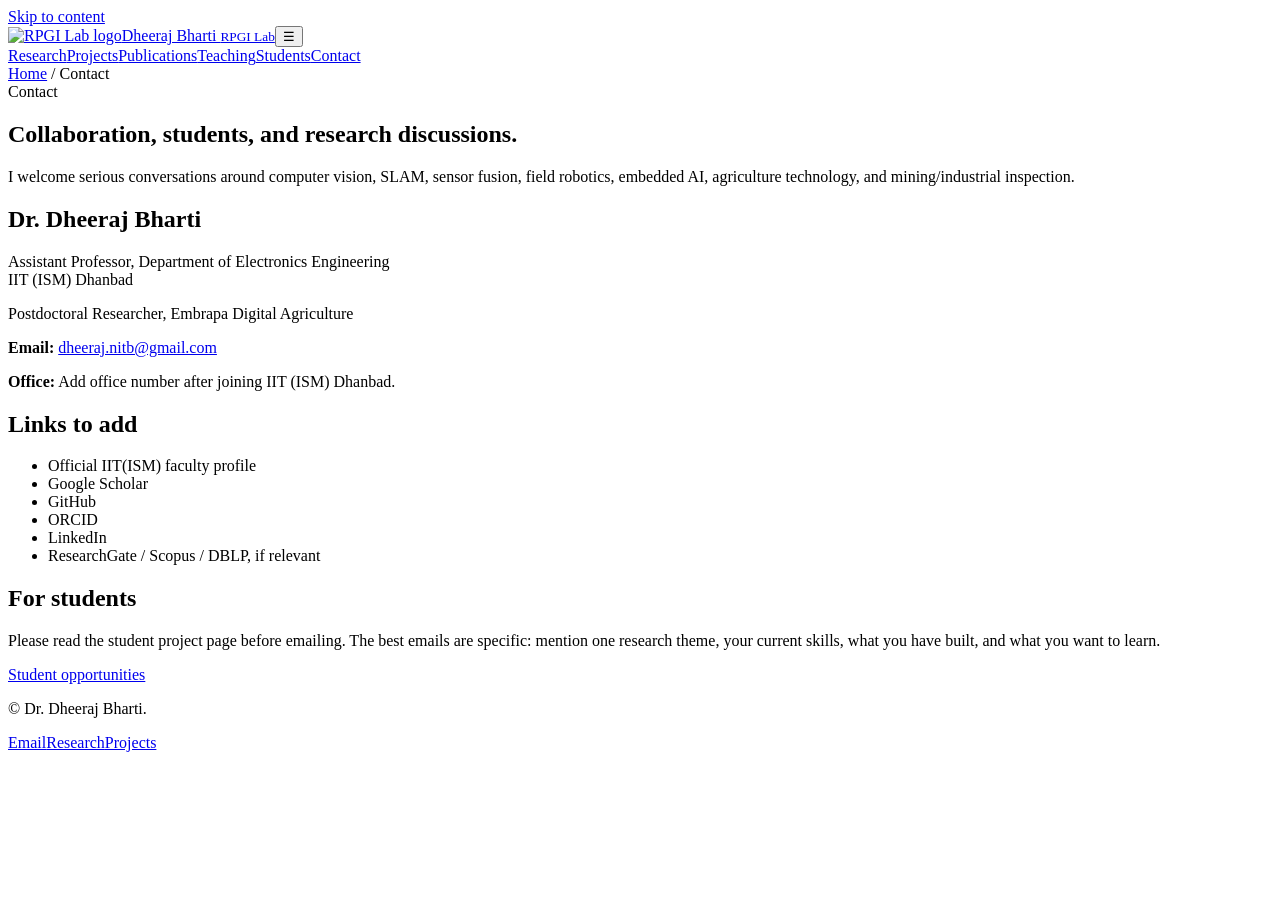
==== contact.html @ 49c35c05 "Initial academic website" ====
<!doctype html>
<html lang="en">
<head>
  <meta charset="utf-8" /><meta name="viewport" content="width=device-width, initial-scale=1" />
  <title>Contact | Dr. Dheeraj Bharti</title>
  <meta name="description" content="Contact Dr. Dheeraj Bharti for collaboration, student projects, and research discussions." />
  <link rel="icon" href="assets/img/logo.svg" /><link rel="stylesheet" href="assets/css/styles.css" />
</head>
<body>
<a class="skip-link" href="#main">Skip to content</a>
<header class="site-header"><nav class="navbar container" aria-label="Primary navigation"><a class="brand" href="index.html"><img src="assets/img/logo.svg" alt="RPGI Lab logo" /><span>Dheeraj Bharti <small>RPGI Lab</small></span></a><button class="nav-toggle" aria-label="Toggle navigation" aria-expanded="false">☰</button><div class="nav-links"><a href="research.html">Research</a><a href="projects.html">Projects</a><a href="publications.html">Publications</a><a href="teaching.html">Teaching</a><a href="students.html">Students</a><a href="contact.html">Contact</a></div></nav></header>
<main id="main">
<section class="page-hero"><div class="container"><div class="breadcrumb"><a href="index.html">Home</a> / Contact</div><div class="eyebrow">Contact</div><h1>Collaboration, students, and research discussions.</h1><p class="lead">I welcome serious conversations around computer vision, SLAM, sensor fusion, field robotics, embedded AI, agriculture technology, and mining/industrial inspection.</p></div></section>
<section class="section compact"><div class="container grid-2">
  <article class="card highlight"><h2>Dr. Dheeraj Bharti</h2><p>Assistant Professor, Department of Electronics Engineering<br />IIT (ISM) Dhanbad</p><p>Postdoctoral Researcher, Embrapa Digital Agriculture</p><p><strong>Email:</strong> <a class="text-link" href="mailto:dheeraj.nitb@gmail.com">dheeraj.nitb@gmail.com</a></p><p><strong>Office:</strong> Add office number after joining IIT (ISM) Dhanbad.</p></article>
  <article class="card"><h2>Links to add</h2><ul class="list-clean"><li>Official IIT(ISM) faculty profile</li><li>Google Scholar</li><li>GitHub</li><li>ORCID</li><li>LinkedIn</li><li>ResearchGate / Scopus / DBLP, if relevant</li></ul></article>
</div></section>
<section class="section compact"><div class="container callout"><h2>For students</h2><p>Please read the student project page before emailing. The best emails are specific: mention one research theme, your current skills, what you have built, and what you want to learn.</p><a class="button primary" href="students.html">Student opportunities</a></div></section>
</main>
<footer class="footer"><div class="container footer-grid"><p>© <span data-year></span> Dr. Dheeraj Bharti.</p><div class="footer-links"><a href="mailto:dheeraj.nitb@gmail.com">Email</a><a href="research.html">Research</a><a href="projects.html">Projects</a></div></div></footer>
<script src="assets/js/main.js"></script>
</body>
</html>
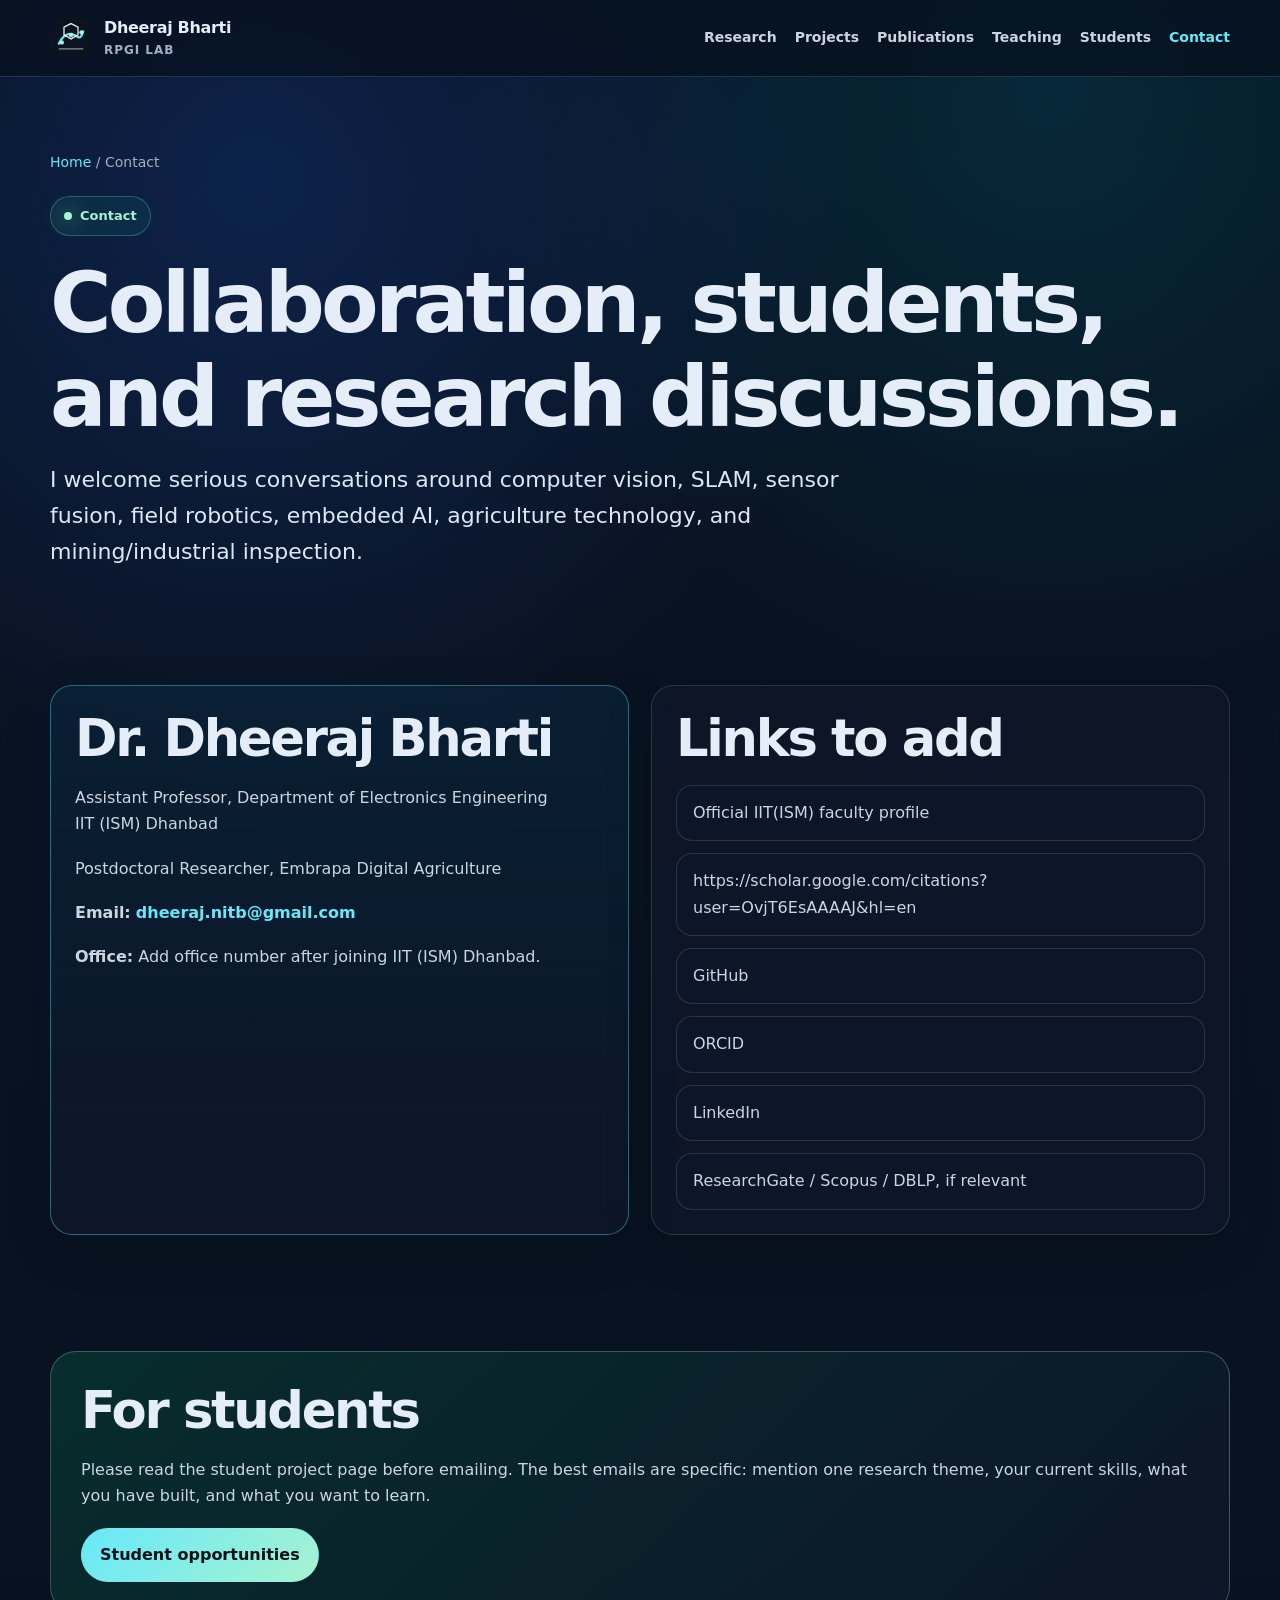
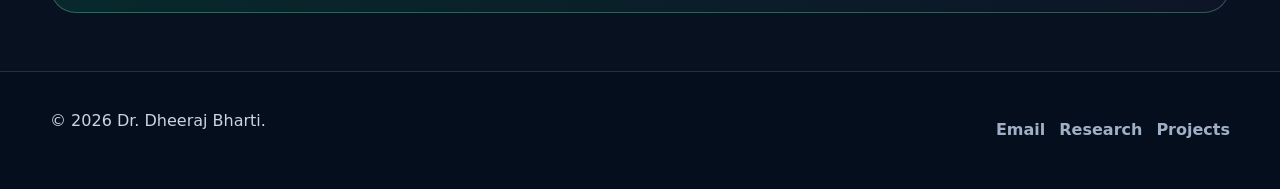
==== commit 1d5d5caf: "Update contact.html" ====
--- a/contact.html
+++ b/contact.html
@@ -13,7 +13,7 @@
 <section class="page-hero"><div class="container"><div class="breadcrumb"><a href="index.html">Home</a> / Contact</div><div class="eyebrow">Contact</div><h1>Collaboration, students, and research discussions.</h1><p class="lead">I welcome serious conversations around computer vision, SLAM, sensor fusion, field robotics, embedded AI, agriculture technology, and mining/industrial inspection.</p></div></section>
 <section class="section compact"><div class="container grid-2">
   <article class="card highlight"><h2>Dr. Dheeraj Bharti</h2><p>Assistant Professor, Department of Electronics Engineering<br />IIT (ISM) Dhanbad</p><p>Postdoctoral Researcher, Embrapa Digital Agriculture</p><p><strong>Email:</strong> <a class="text-link" href="mailto:dheeraj.nitb@gmail.com">dheeraj.nitb@gmail.com</a></p><p><strong>Office:</strong> Add office number after joining IIT (ISM) Dhanbad.</p></article>
-  <article class="card"><h2>Links to add</h2><ul class="list-clean"><li>Official IIT(ISM) faculty profile</li><li>Google Scholar</li><li>GitHub</li><li>ORCID</li><li>LinkedIn</li><li>ResearchGate / Scopus / DBLP, if relevant</li></ul></article>
+  <article class="card"><h2>Links to add</h2><ul class="list-clean"><li>Official IIT(ISM) faculty profile</li><li>https://scholar.google.com/citations?user=OvjT6EsAAAAJ&hl=en</li><li>GitHub</li><li>ORCID</li><li>LinkedIn</li><li>ResearchGate / Scopus / DBLP, if relevant</li></ul></article>
 </div></section>
 <section class="section compact"><div class="container callout"><h2>For students</h2><p>Please read the student project page before emailing. The best emails are specific: mention one research theme, your current skills, what you have built, and what you want to learn.</p><a class="button primary" href="students.html">Student opportunities</a></div></section>
 </main>
--- a/assets/css/styles.css
+++ b/assets/css/styles.css
@@ -0,0 +1,366 @@
+:root {
+  --bg: #07111f;
+  --bg-2: #0b1220;
+  --panel: rgba(15, 23, 42, 0.78);
+  --panel-solid: #0f172a;
+  --text: #e5edf8;
+  --muted: #9fb0c6;
+  --soft: #cbd5e1;
+  --line: rgba(148, 163, 184, 0.22);
+  --cyan: #67e8f9;
+  --green: #a7f3d0;
+  --blue: #60a5fa;
+  --amber: #fbbf24;
+  --shadow: 0 24px 80px rgba(0, 0, 0, 0.32);
+  --radius: 22px;
+  --max: 1180px;
+}
+
+* { box-sizing: border-box; }
+html { scroll-behavior: smooth; }
+body {
+  margin: 0;
+  font-family: Inter, ui-sans-serif, system-ui, -apple-system, BlinkMacSystemFont, "Segoe UI", sans-serif;
+  color: var(--text);
+  background: radial-gradient(circle at 20% 10%, rgba(37, 99, 235, 0.22), transparent 32%),
+              radial-gradient(circle at 82% 5%, rgba(6, 182, 212, 0.15), transparent 30%),
+              linear-gradient(180deg, #06101d 0%, #0a1322 45%, #07111f 100%);
+  line-height: 1.65;
+}
+
+a { color: inherit; text-decoration: none; }
+a:hover { color: var(--cyan); }
+img { max-width: 100%; display: block; }
+
+.container {
+  width: min(var(--max), calc(100% - 40px));
+  margin: 0 auto;
+}
+
+.skip-link {
+  position: absolute;
+  left: -999px;
+  top: 10px;
+  background: var(--cyan);
+  color: #00111a;
+  padding: 10px 14px;
+  border-radius: 10px;
+  z-index: 1000;
+}
+.skip-link:focus { left: 10px; }
+
+.site-header {
+  position: sticky;
+  top: 0;
+  z-index: 100;
+  backdrop-filter: blur(16px);
+  background: rgba(7, 17, 31, 0.78);
+  border-bottom: 1px solid var(--line);
+}
+.navbar {
+  height: 76px;
+  display: flex;
+  justify-content: space-between;
+  align-items: center;
+  gap: 22px;
+}
+.brand {
+  display: flex;
+  align-items: center;
+  gap: 12px;
+  font-weight: 800;
+  letter-spacing: -0.02em;
+}
+.brand img { width: 42px; height: 42px; }
+.brand small {
+  display: block;
+  color: var(--muted);
+  font-size: 12px;
+  font-weight: 600;
+  letter-spacing: 0.08em;
+  text-transform: uppercase;
+}
+.nav-links {
+  display: flex;
+  align-items: center;
+  gap: 18px;
+  color: var(--soft);
+  font-size: 14px;
+  font-weight: 650;
+}
+.nav-links a.active { color: var(--cyan); }
+.nav-toggle {
+  display: none;
+  width: 42px;
+  height: 42px;
+  border: 1px solid var(--line);
+  background: rgba(15, 23, 42, 0.75);
+  color: var(--text);
+  border-radius: 12px;
+}
+
+.hero {
+  min-height: calc(100vh - 76px);
+  display: grid;
+  align-items: center;
+  padding: 70px 0 48px;
+}
+.hero-grid {
+  display: grid;
+  grid-template-columns: 1.08fr 0.92fr;
+  gap: 52px;
+  align-items: center;
+}
+.eyebrow {
+  display: inline-flex;
+  align-items: center;
+  gap: 8px;
+  color: var(--green);
+  background: rgba(16, 185, 129, 0.09);
+  border: 1px solid rgba(167, 243, 208, 0.24);
+  border-radius: 999px;
+  padding: 8px 13px;
+  font-size: 13px;
+  font-weight: 750;
+}
+.eyebrow::before {
+  content: "";
+  width: 8px;
+  height: 8px;
+  border-radius: 999px;
+  background: var(--green);
+  box-shadow: 0 0 22px var(--green);
+}
+h1, h2, h3 { line-height: 1.12; margin: 0 0 18px; letter-spacing: -0.045em; }
+h1 { font-size: clamp(42px, 7vw, 84px); margin-top: 20px; }
+h2 { font-size: clamp(32px, 4vw, 54px); }
+h3 { font-size: 22px; letter-spacing: -0.025em; }
+p { margin: 0 0 18px; color: var(--soft); }
+.lead { font-size: clamp(18px, 2vw, 22px); color: #dce7f5; max-width: 780px; }
+
+.hero-actions {
+  display: flex;
+  flex-wrap: wrap;
+  gap: 14px;
+  margin: 32px 0 34px;
+}
+.button {
+  display: inline-flex;
+  align-items: center;
+  justify-content: center;
+  gap: 8px;
+  border-radius: 999px;
+  padding: 13px 18px;
+  font-weight: 800;
+  border: 1px solid var(--line);
+  transition: transform .2s ease, border-color .2s ease, background .2s ease;
+}
+.button:hover { transform: translateY(-2px); }
+.button.primary { background: linear-gradient(135deg, var(--cyan), var(--green)); color: #001018; border-color: transparent; }
+.button.secondary { background: rgba(15, 23, 42, 0.72); color: var(--text); }
+
+.stat-strip {
+  display: grid;
+  grid-template-columns: repeat(3, 1fr);
+  gap: 12px;
+  max-width: 760px;
+}
+.stat {
+  border: 1px solid var(--line);
+  background: rgba(15, 23, 42, 0.62);
+  border-radius: 18px;
+  padding: 15px;
+}
+.stat strong { display: block; font-size: 20px; color: var(--text); }
+.stat span { color: var(--muted); font-size: 13px; }
+
+.hero-card {
+  position: relative;
+  padding: 22px;
+  border: 1px solid var(--line);
+  background: linear-gradient(180deg, rgba(15, 23, 42, .92), rgba(15, 23, 42, .66));
+  border-radius: 34px;
+  box-shadow: var(--shadow);
+  overflow: hidden;
+}
+.hero-card::before {
+  content: "";
+  position: absolute;
+  inset: -80px -90px auto auto;
+  width: 230px;
+  height: 230px;
+  background: radial-gradient(circle, rgba(103, 232, 249, .32), transparent 65%);
+}
+.hero-visual {
+  position: relative;
+  border-radius: 24px;
+  overflow: hidden;
+  border: 1px solid rgba(203, 213, 225, 0.16);
+}
+.hero-visual img { width: 100%; height: 340px; object-fit: cover; }
+.card-note {
+  position: relative;
+  margin-top: 18px;
+  display: grid;
+  gap: 12px;
+}
+.note-row {
+  display: flex;
+  gap: 12px;
+  align-items: flex-start;
+  padding: 12px;
+  background: rgba(2, 6, 23, .42);
+  border: 1px solid var(--line);
+  border-radius: 16px;
+}
+.note-row b { display:block; }
+.note-row span { color: var(--muted); font-size: 14px; }
+.dot {
+  width: 12px; height: 12px; border-radius: 999px; flex: 0 0 auto; margin-top: 6px;
+  background: var(--cyan); box-shadow: 0 0 18px rgba(103, 232, 249, .8);
+}
+
+.section { padding: 86px 0; }
+.section.compact { padding: 58px 0; }
+.section-head {
+  max-width: 820px;
+  margin-bottom: 34px;
+}
+.kicker {
+  color: var(--cyan);
+  font-size: 13px;
+  font-weight: 850;
+  text-transform: uppercase;
+  letter-spacing: .13em;
+  margin-bottom: 12px;
+}
+.grid-2 { display: grid; grid-template-columns: repeat(2, 1fr); gap: 22px; }
+.grid-3 { display: grid; grid-template-columns: repeat(3, 1fr); gap: 20px; }
+.grid-4 { display: grid; grid-template-columns: repeat(4, 1fr); gap: 18px; }
+.card {
+  border: 1px solid var(--line);
+  background: var(--panel);
+  border-radius: var(--radius);
+  padding: 24px;
+  box-shadow: 0 16px 50px rgba(0,0,0,.14);
+}
+.card h3 { margin-bottom: 12px; }
+.card p:last-child { margin-bottom: 0; }
+.card.highlight { border-color: rgba(103,232,249,.38); background: linear-gradient(180deg, rgba(8,47,73,.42), rgba(15,23,42,.74)); }
+.icon {
+  width: 42px;
+  height: 42px;
+  border-radius: 14px;
+  display: grid;
+  place-items: center;
+  margin-bottom: 18px;
+  background: rgba(103, 232, 249, .10);
+  border: 1px solid rgba(103, 232, 249, .24);
+  color: var(--cyan);
+  font-weight: 900;
+}
+.tags { display: flex; flex-wrap: wrap; gap: 8px; margin-top: 14px; }
+.tag {
+  display: inline-flex;
+  padding: 6px 10px;
+  border: 1px solid var(--line);
+  border-radius: 999px;
+  color: var(--muted);
+  font-size: 12px;
+  font-weight: 750;
+}
+
+.project-card { padding: 0; overflow: hidden; }
+.project-card img { height: 220px; width: 100%; object-fit: cover; border-bottom: 1px solid var(--line); }
+.project-body { padding: 22px; }
+.project-links { display:flex; flex-wrap:wrap; gap: 10px; margin-top: 16px; }
+.text-link { color: var(--cyan); font-weight: 800; }
+
+.timeline { display: grid; gap: 16px; }
+.timeline-item {
+  display: grid;
+  grid-template-columns: 120px 1fr;
+  gap: 22px;
+  border: 1px solid var(--line);
+  background: rgba(15, 23, 42, .55);
+  border-radius: 18px;
+  padding: 18px;
+}
+.timeline-item time { color: var(--green); font-weight: 850; }
+.timeline-item p { margin-bottom: 0; }
+
+.page-hero { padding: 74px 0 38px; }
+.page-hero .lead { max-width: 850px; }
+.breadcrumb { color: var(--muted); font-size: 14px; margin-bottom: 22px; }
+.breadcrumb a { color: var(--cyan); }
+
+.list-clean { margin: 0; padding: 0; list-style: none; display: grid; gap: 12px; }
+.list-clean li {
+  border: 1px solid var(--line);
+  border-radius: 16px;
+  padding: 14px 16px;
+  color: var(--soft);
+  background: rgba(15, 23, 42, 0.48);
+}
+.pub-list { display: grid; gap: 18px; }
+.pub {
+  border: 1px solid var(--line);
+  border-radius: 20px;
+  padding: 22px;
+  background: rgba(15, 23, 42, .6);
+}
+.pub-title { font-weight: 850; font-size: 18px; color: var(--text); margin-bottom: 6px; }
+.pub-meta { color: var(--muted); font-size: 14px; }
+.pub-actions { margin-top: 12px; display:flex; flex-wrap: wrap; gap: 10px; }
+
+.callout {
+  border: 1px solid rgba(167, 243, 208, 0.28);
+  background: linear-gradient(135deg, rgba(6,95,70,.36), rgba(15,23,42,.72));
+  border-radius: 26px;
+  padding: 30px;
+}
+.footer {
+  border-top: 1px solid var(--line);
+  padding: 36px 0;
+  color: var(--muted);
+  background: rgba(2, 6, 23, .24);
+}
+.footer-grid {
+  display: flex;
+  justify-content: space-between;
+  gap: 22px;
+  align-items: center;
+}
+.footer-links { display: flex; flex-wrap: wrap; gap: 14px; font-weight: 700; }
+
+@media (max-width: 960px) {
+  .hero-grid, .grid-2, .grid-3, .grid-4 { grid-template-columns: 1fr; }
+  .stat-strip { grid-template-columns: 1fr; }
+  .nav-toggle { display: inline-grid; place-items: center; }
+  .nav-links {
+    position: absolute;
+    left: 20px;
+    right: 20px;
+    top: 86px;
+    flex-direction: column;
+    align-items: stretch;
+    padding: 18px;
+    background: rgba(15, 23, 42, .98);
+    border: 1px solid var(--line);
+    border-radius: 20px;
+    transform: translateY(-12px);
+    opacity: 0;
+    pointer-events: none;
+    transition: opacity .2s ease, transform .2s ease;
+  }
+  .nav-links.open { opacity: 1; transform: translateY(0); pointer-events: auto; }
+  .timeline-item { grid-template-columns: 1fr; }
+  .footer-grid { flex-direction: column; align-items: flex-start; }
+}
+
+@media (max-width: 560px) {
+  .container { width: min(var(--max), calc(100% - 28px)); }
+  .hero { padding-top: 42px; }
+  .section { padding: 62px 0; }
+  .brand span { display: none; }
+}
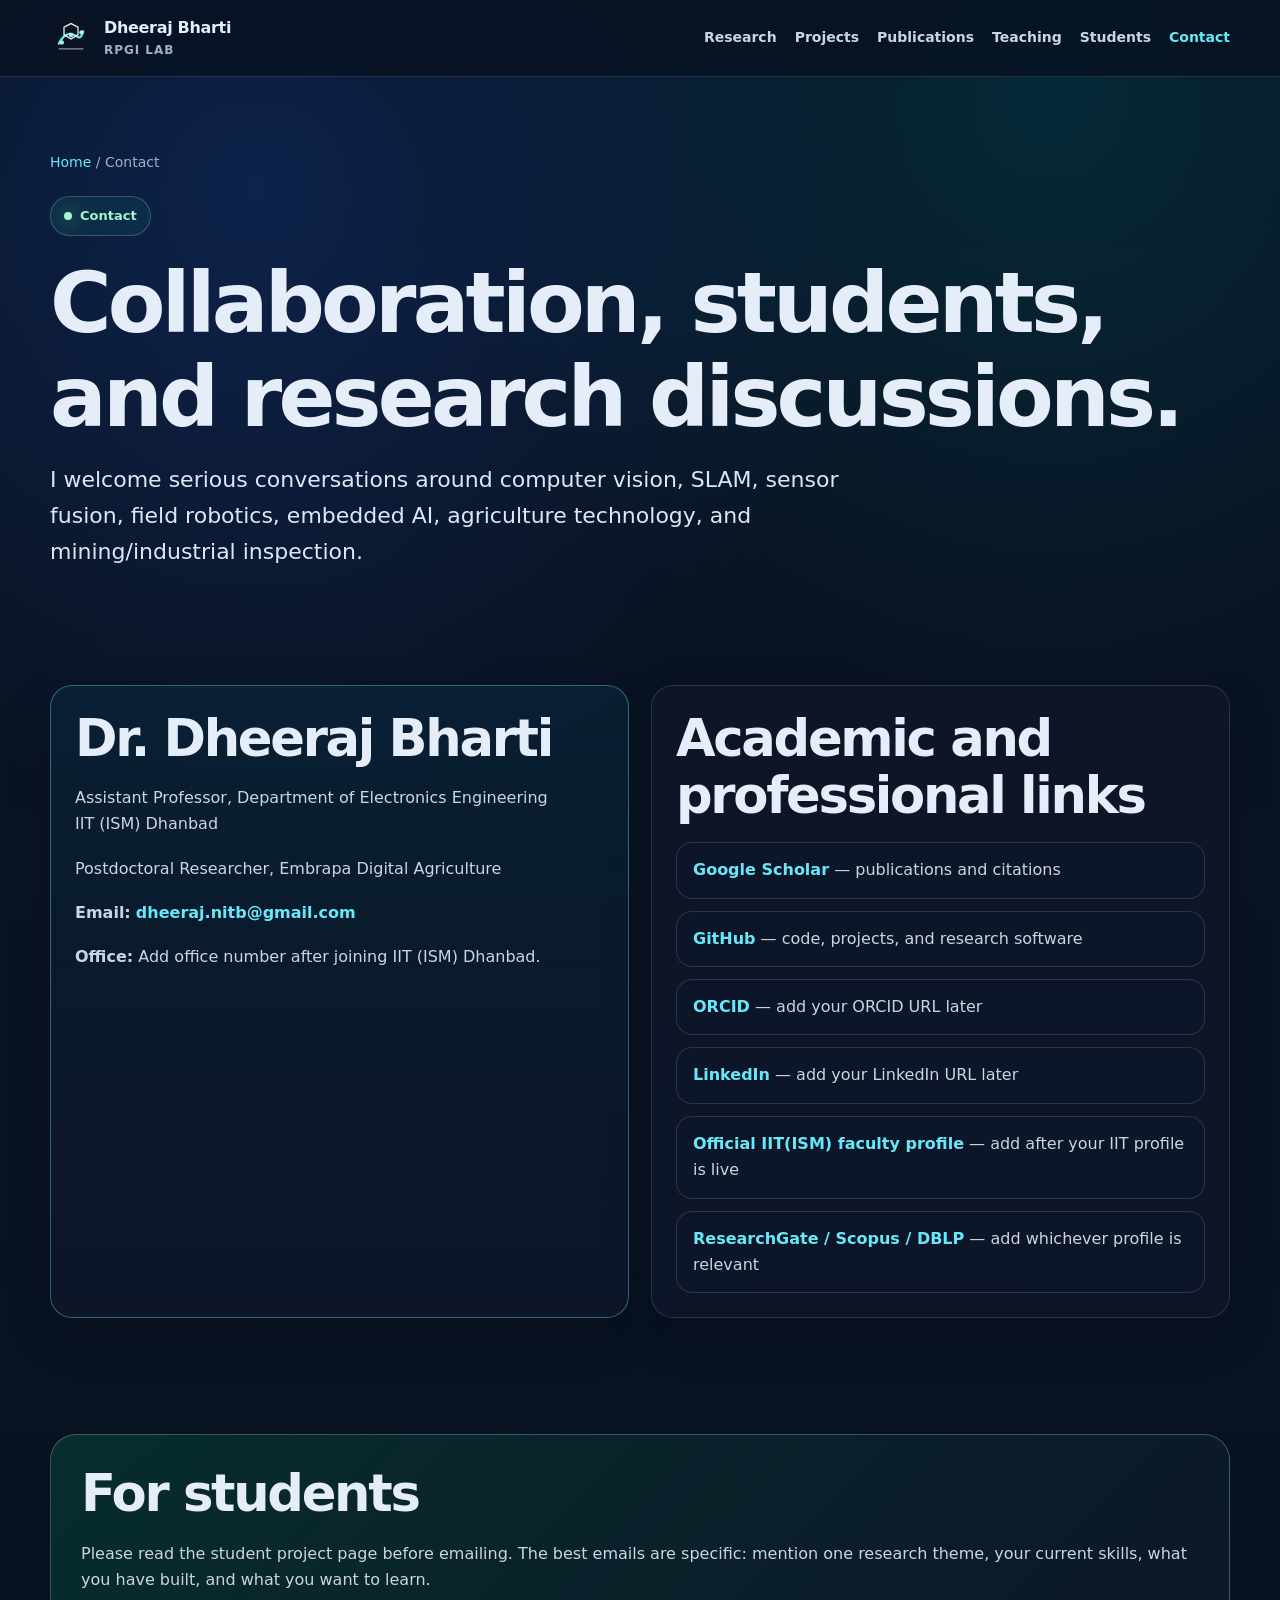
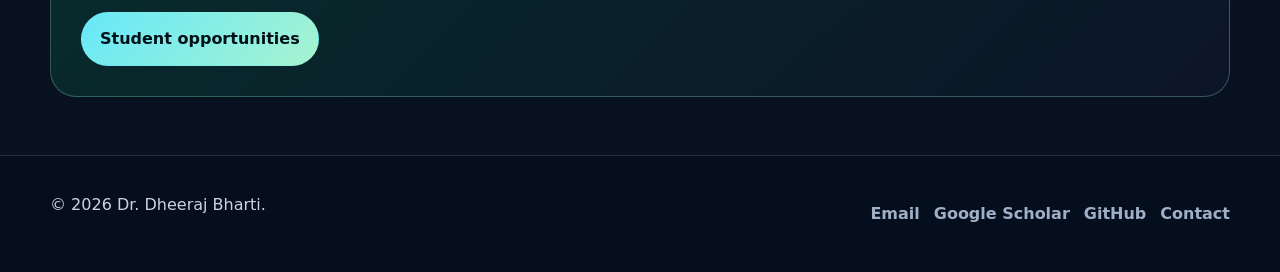
==== commit 9802be7f: "Add files via upload" ====
--- a/contact.html
+++ b/contact.html
@@ -13,11 +13,18 @@
 <section class="page-hero"><div class="container"><div class="breadcrumb"><a href="index.html">Home</a> / Contact</div><div class="eyebrow">Contact</div><h1>Collaboration, students, and research discussions.</h1><p class="lead">I welcome serious conversations around computer vision, SLAM, sensor fusion, field robotics, embedded AI, agriculture technology, and mining/industrial inspection.</p></div></section>
 <section class="section compact"><div class="container grid-2">
   <article class="card highlight"><h2>Dr. Dheeraj Bharti</h2><p>Assistant Professor, Department of Electronics Engineering<br />IIT (ISM) Dhanbad</p><p>Postdoctoral Researcher, Embrapa Digital Agriculture</p><p><strong>Email:</strong> <a class="text-link" href="mailto:dheeraj.nitb@gmail.com">dheeraj.nitb@gmail.com</a></p><p><strong>Office:</strong> Add office number after joining IIT (ISM) Dhanbad.</p></article>
-  <article class="card"><h2>Links to add</h2><ul class="list-clean"><li>Official IIT(ISM) faculty profile</li><li>https://scholar.google.com/citations?user=OvjT6EsAAAAJ&hl=en</li><li>GitHub</li><li>ORCID</li><li>LinkedIn</li><li>ResearchGate / Scopus / DBLP, if relevant</li></ul></article>
+  <article class="card"><h2>Academic and professional links</h2><ul class="list-clean">
+    <li><a class="text-link" href="https://scholar.google.com/citations?user=OvjT6EsAAAAJ&hl=en" target="_blank" rel="noopener noreferrer">Google Scholar</a> — publications and citations</li>
+    <li><a class="text-link" href="https://github.com/dheerajbharti" target="_blank" rel="noopener noreferrer">GitHub</a> — code, projects, and research software</li>
+    <li><a class="text-link" href="#" target="_blank" rel="noopener noreferrer">ORCID</a> — add your ORCID URL later</li>
+    <li><a class="text-link" href="#" target="_blank" rel="noopener noreferrer">LinkedIn</a> — add your LinkedIn URL later</li>
+    <li><a class="text-link" href="#" target="_blank" rel="noopener noreferrer">Official IIT(ISM) faculty profile</a> — add after your IIT profile is live</li>
+    <li><a class="text-link" href="#" target="_blank" rel="noopener noreferrer">ResearchGate / Scopus / DBLP</a> — add whichever profile is relevant</li>
+  </ul></article>
 </div></section>
 <section class="section compact"><div class="container callout"><h2>For students</h2><p>Please read the student project page before emailing. The best emails are specific: mention one research theme, your current skills, what you have built, and what you want to learn.</p><a class="button primary" href="students.html">Student opportunities</a></div></section>
 </main>
-<footer class="footer"><div class="container footer-grid"><p>© <span data-year></span> Dr. Dheeraj Bharti.</p><div class="footer-links"><a href="mailto:dheeraj.nitb@gmail.com">Email</a><a href="research.html">Research</a><a href="projects.html">Projects</a></div></div></footer>
+<footer class="footer"><div class="container footer-grid"><p>© <span data-year></span> Dr. Dheeraj Bharti.</p><div class="footer-links"><a href="mailto:dheeraj.nitb@gmail.com">Email</a><a href="https://scholar.google.com/citations?user=OvjT6EsAAAAJ&hl=en" target="_blank" rel="noopener noreferrer">Google Scholar</a><a href="https://github.com/dheerajbharti" target="_blank" rel="noopener noreferrer">GitHub</a><a href="contact.html">Contact</a></div></div></footer>
 <script src="assets/js/main.js"></script>
 </body>
 </html>
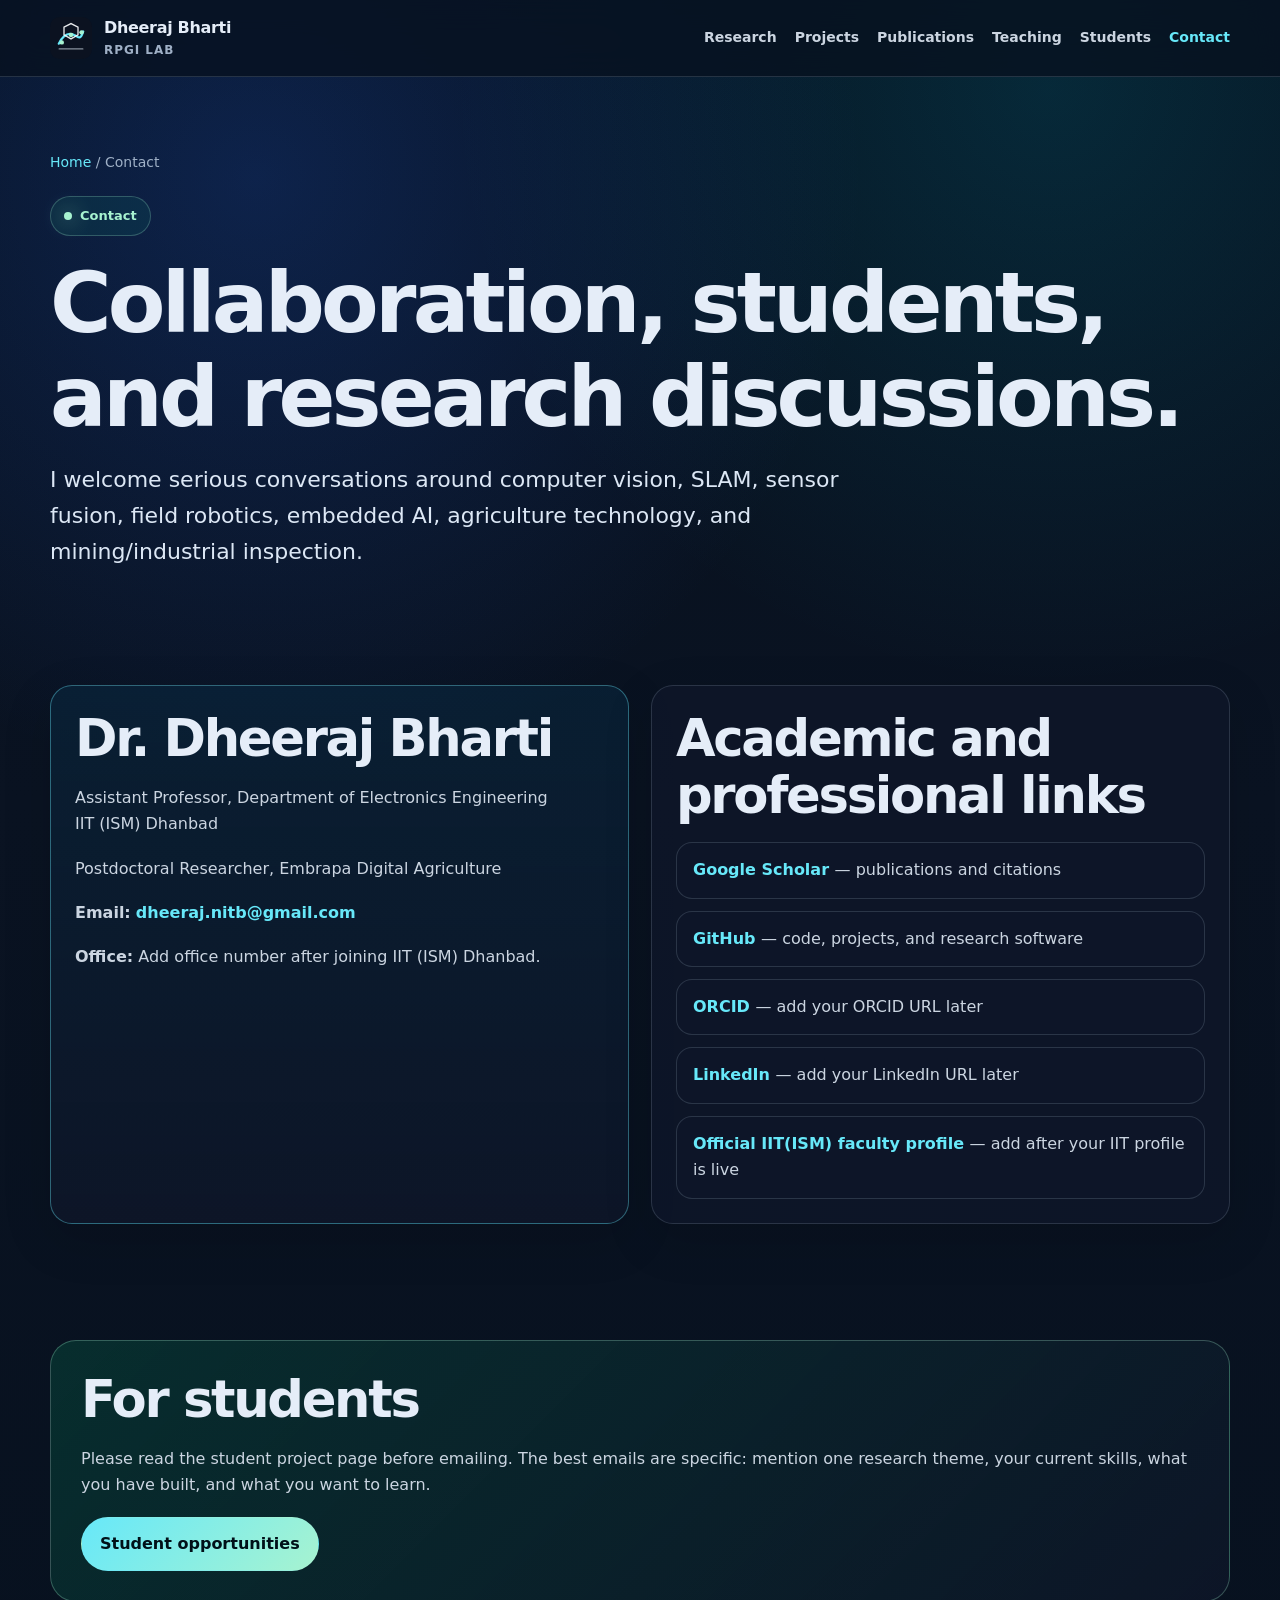
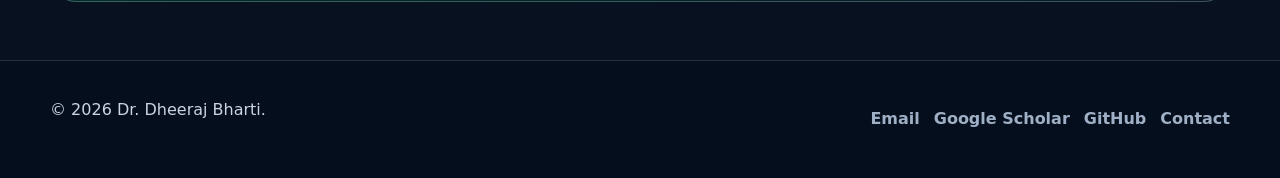
==== commit c95968cb: "Update contact.html" ====
--- a/contact.html
+++ b/contact.html
@@ -13,14 +13,45 @@
 <section class="page-hero"><div class="container"><div class="breadcrumb"><a href="index.html">Home</a> / Contact</div><div class="eyebrow">Contact</div><h1>Collaboration, students, and research discussions.</h1><p class="lead">I welcome serious conversations around computer vision, SLAM, sensor fusion, field robotics, embedded AI, agriculture technology, and mining/industrial inspection.</p></div></section>
 <section class="section compact"><div class="container grid-2">
   <article class="card highlight"><h2>Dr. Dheeraj Bharti</h2><p>Assistant Professor, Department of Electronics Engineering<br />IIT (ISM) Dhanbad</p><p>Postdoctoral Researcher, Embrapa Digital Agriculture</p><p><strong>Email:</strong> <a class="text-link" href="mailto:dheeraj.nitb@gmail.com">dheeraj.nitb@gmail.com</a></p><p><strong>Office:</strong> Add office number after joining IIT (ISM) Dhanbad.</p></article>
-  <article class="card"><h2>Academic and professional links</h2><ul class="list-clean">
-    <li><a class="text-link" href="https://scholar.google.com/citations?user=OvjT6EsAAAAJ&hl=en" target="_blank" rel="noopener noreferrer">Google Scholar</a> — publications and citations</li>
-    <li><a class="text-link" href="https://github.com/dheerajbharti" target="_blank" rel="noopener noreferrer">GitHub</a> — code, projects, and research software</li>
-    <li><a class="text-link" href="#" target="_blank" rel="noopener noreferrer">ORCID</a> — add your ORCID URL later</li>
-    <li><a class="text-link" href="#" target="_blank" rel="noopener noreferrer">LinkedIn</a> — add your LinkedIn URL later</li>
-    <li><a class="text-link" href="#" target="_blank" rel="noopener noreferrer">Official IIT(ISM) faculty profile</a> — add after your IIT profile is live</li>
-    <li><a class="text-link" href="#" target="_blank" rel="noopener noreferrer">ResearchGate / Scopus / DBLP</a> — add whichever profile is relevant</li>
-  </ul></article>
+  <article class="card">
+  <h2>Academic and professional links</h2>
+  <ul class="list-clean">
+    <li>
+      <a class="text-link" href="https://scholar.google.com/citations?user=OvjT6EsAAAAJ&hl=en" target="_blank" rel="noopener noreferrer">
+        Google Scholar
+      </a>
+      — publications and citations
+    </li>
+
+    <li>
+      <a class="text-link" href="https://github.com/dheerajbharti" target="_blank" rel="noopener noreferrer">
+        GitHub
+      </a>
+      — code, projects, and research software
+    </li>
+
+    <li>
+      <a class="text-link" href="#" target="_blank" rel="noopener noreferrer">
+        ORCID
+      </a>
+      — add your ORCID URL later
+    </li>
+
+    <li>
+      <a class="text-link" href="#" target="_blank" rel="noopener noreferrer">
+        LinkedIn
+      </a>
+      — add your LinkedIn URL later
+    </li>
+
+    <li>
+      <a class="text-link" href="#" target="_blank" rel="noopener noreferrer">
+        Official IIT(ISM) faculty profile
+      </a>
+      — add after your IIT profile is live
+    </li>
+  </ul>
+</article>
 </div></section>
 <section class="section compact"><div class="container callout"><h2>For students</h2><p>Please read the student project page before emailing. The best emails are specific: mention one research theme, your current skills, what you have built, and what you want to learn.</p><a class="button primary" href="students.html">Student opportunities</a></div></section>
 </main>
